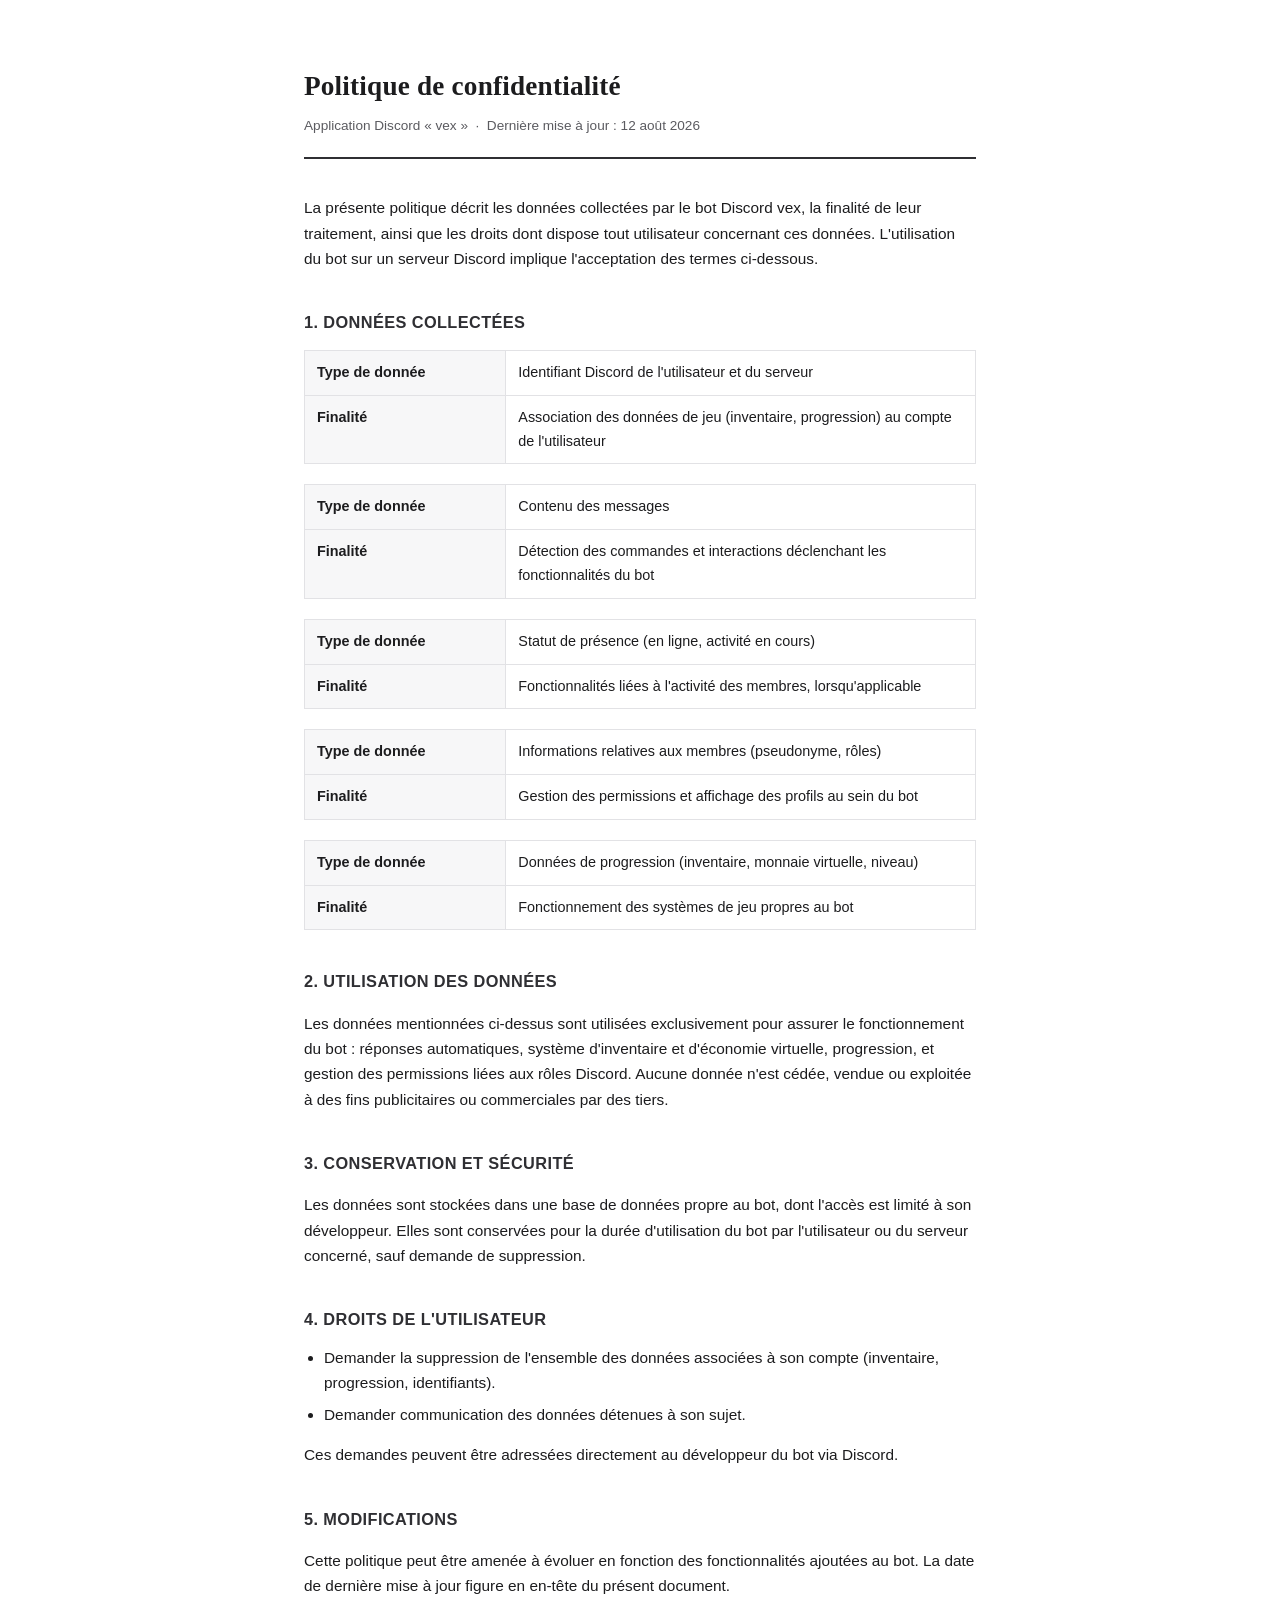
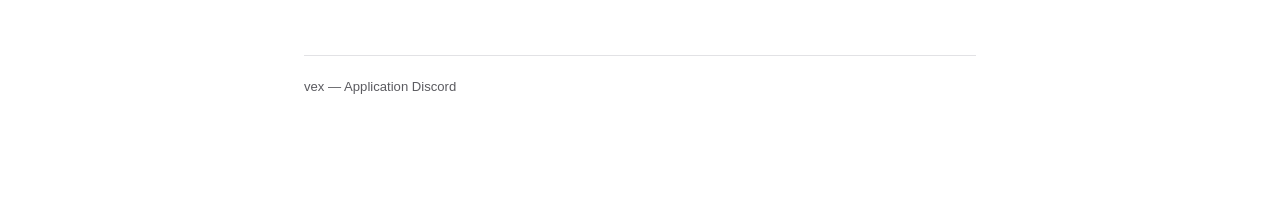
==== vex/index.html @ 7a6cb1aa "Rename index.html to vex/index.html" ====
<!DOCTYPE html>
<html lang="fr">
<head>
<meta charset="UTF-8">
<meta name="viewport" content="width=device-width, initial-scale=1.0">
<title>Politique de confidentialité — vex</title>
<style>
  :root {
    --bg: #ffffff;
    --text: #1c1c1e;
    --muted: #5b5b60;
    --border: #e2e2e5;
    --accent: #2f2f33;
  }
  * { box-sizing: border-box; }
  body {
    margin: 0;
    font-family: Georgia, "Times New Roman", serif;
    background: var(--bg);
    color: var(--text);
    line-height: 1.65;
  }
  .wrap {
    max-width: 720px;
    margin: 0 auto;
    padding: 64px 24px 100px;
  }
  header {
    border-bottom: 2px solid var(--accent);
    padding-bottom: 20px;
    margin-bottom: 36px;
  }
  h1 {
    font-size: 1.7rem;
    font-weight: 600;
    margin: 0 0 6px;
    letter-spacing: 0.2px;
  }
  .meta {
    font-family: -apple-system, BlinkMacSystemFont, "Segoe UI", Helvetica, Arial, sans-serif;
    color: var(--muted);
    font-size: 0.85rem;
  }
  h2 {
    font-family: -apple-system, BlinkMacSystemFont, "Segoe UI", Helvetica, Arial, sans-serif;
    font-size: 1.02rem;
    font-weight: 700;
    text-transform: uppercase;
    letter-spacing: 0.4px;
    margin-top: 38px;
    margin-bottom: 12px;
    color: var(--accent);
  }
  p, li {
    font-family: -apple-system, BlinkMacSystemFont, "Segoe UI", Helvetica, Arial, sans-serif;
    font-size: 0.96rem;
    color: var(--text);
  }
  ul { padding-left: 20px; margin: 10px 0; }
  li { margin-bottom: 6px; }
  table {
    width: 100%;
    border-collapse: collapse;
    margin: 14px 0 20px;
    font-family: -apple-system, BlinkMacSystemFont, "Segoe UI", Helvetica, Arial, sans-serif;
    font-size: 0.9rem;
  }
  th, td {
    text-align: left;
    padding: 10px 12px;
    border: 1px solid var(--border);
    vertical-align: top;
  }
  th {
    background: #f7f7f8;
    font-weight: 700;
    width: 30%;
  }
  a { color: var(--accent); text-decoration: underline; }
  footer {
    margin-top: 56px;
    padding-top: 20px;
    border-top: 1px solid var(--border);
    font-family: -apple-system, BlinkMacSystemFont, "Segoe UI", Helvetica, Arial, sans-serif;
    font-size: 0.82rem;
    color: var(--muted);
  }
</style>
</head>
<body>
<div class="wrap">
  <header>
    <h1>Politique de confidentialité</h1>
    <div class="meta">Application Discord « vex » &nbsp;·&nbsp; Dernière mise à jour : 12 août 2026</div>
  </header>

  <p>La présente politique décrit les données collectées par le bot Discord vex, la finalité de leur traitement, ainsi que les droits dont dispose tout utilisateur concernant ces données. L'utilisation du bot sur un serveur Discord implique l'acceptation des termes ci-dessous.</p>

  <h2>1. Données collectées</h2>
  <table>
    <tr><th>Type de donnée</th><td>Identifiant Discord de l'utilisateur et du serveur</td></tr>
    <tr><th>Finalité</th><td>Association des données de jeu (inventaire, progression) au compte de l'utilisateur</td></tr>
  </table>
  <table>
    <tr><th>Type de donnée</th><td>Contenu des messages</td></tr>
    <tr><th>Finalité</th><td>Détection des commandes et interactions déclenchant les fonctionnalités du bot</td></tr>
  </table>
  <table>
    <tr><th>Type de donnée</th><td>Statut de présence (en ligne, activité en cours)</td></tr>
    <tr><th>Finalité</th><td>Fonctionnalités liées à l'activité des membres, lorsqu'applicable</td></tr>
  </table>
  <table>
    <tr><th>Type de donnée</th><td>Informations relatives aux membres (pseudonyme, rôles)</td></tr>
    <tr><th>Finalité</th><td>Gestion des permissions et affichage des profils au sein du bot</td></tr>
  </table>
  <table>
    <tr><th>Type de donnée</th><td>Données de progression (inventaire, monnaie virtuelle, niveau)</td></tr>
    <tr><th>Finalité</th><td>Fonctionnement des systèmes de jeu propres au bot</td></tr>
  </table>

  <h2>2. Utilisation des données</h2>
  <p>Les données mentionnées ci-dessus sont utilisées exclusivement pour assurer le fonctionnement du bot : réponses automatiques, système d'inventaire et d'économie virtuelle, progression, et gestion des permissions liées aux rôles Discord. Aucune donnée n'est cédée, vendue ou exploitée à des fins publicitaires ou commerciales par des tiers.</p>

  <h2>3. Conservation et sécurité</h2>
  <p>Les données sont stockées dans une base de données propre au bot, dont l'accès est limité à son développeur. Elles sont conservées pour la durée d'utilisation du bot par l'utilisateur ou du serveur concerné, sauf demande de suppression.</p>

  <h2>4. Droits de l'utilisateur</h2>
  <ul>
    <li>Demander la suppression de l'ensemble des données associées à son compte (inventaire, progression, identifiants).</li>
    <li>Demander communication des données détenues à son sujet.</li>
  </ul>
  <p>Ces demandes peuvent être adressées directement au développeur du bot via Discord.</p>

  <h2>5. Modifications</h2>
  <p>Cette politique peut être amenée à évoluer en fonction des fonctionnalités ajoutées au bot. La date de dernière mise à jour figure en en-tête du présent document.</p>

  <footer>
    vex — Application Discord
  </footer>
</div>
</body>
</html>
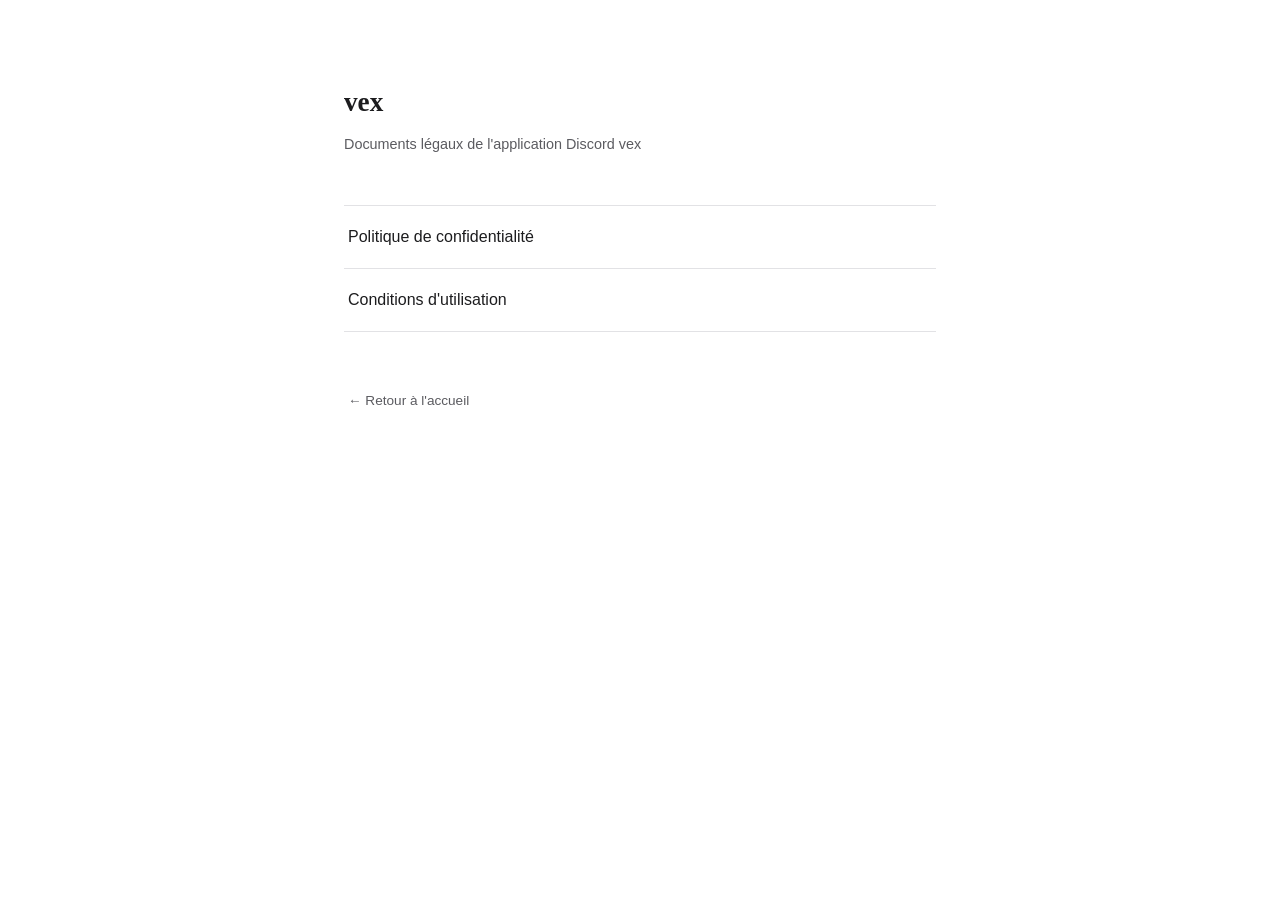
==== commit aa5c755c: "Add files via upload" ====
--- a/vex/index.html
+++ b/vex/index.html
@@ -3,7 +3,7 @@
 <head>
 <meta charset="UTF-8">
 <meta name="viewport" content="width=device-width, initial-scale=1.0">
-<title>Politique de confidentialité — vex</title>
+<title>vex — Documents</title>
 <style>
   :root {
     --bg: #ffffff;
@@ -21,122 +21,59 @@
     line-height: 1.65;
   }
   .wrap {
-    max-width: 720px;
+    max-width: 640px;
     margin: 0 auto;
-    padding: 64px 24px 100px;
-  }
-  header {
-    border-bottom: 2px solid var(--accent);
-    padding-bottom: 20px;
-    margin-bottom: 36px;
+    padding: 80px 24px;
   }
   h1 {
     font-size: 1.7rem;
     font-weight: 600;
-    margin: 0 0 6px;
-    letter-spacing: 0.2px;
+    margin: 0 0 8px;
   }
-  .meta {
+  .sub {
     font-family: -apple-system, BlinkMacSystemFont, "Segoe UI", Helvetica, Arial, sans-serif;
     color: var(--muted);
+    font-size: 0.9rem;
+    margin-bottom: 48px;
+  }
+  ul {
+    list-style: none;
+    padding: 0;
+    margin: 0;
+  }
+  li {
+    border-top: 1px solid var(--border);
+  }
+  li:last-child { border-bottom: 1px solid var(--border); }
+  a {
+    display: block;
+    padding: 18px 4px;
+    font-family: -apple-system, BlinkMacSystemFont, "Segoe UI", Helvetica, Arial, sans-serif;
+    font-size: 1rem;
+    color: var(--text);
+    text-decoration: none;
+  }
+  a:hover { color: var(--accent); text-decoration: underline; }
+  .back {
+    display: inline-block;
+    margin-top: 40px;
+    font-family: -apple-system, BlinkMacSystemFont, "Segoe UI", Helvetica, Arial, sans-serif;
     font-size: 0.85rem;
+    color: var(--muted);
+    text-decoration: none;
   }
-  h2 {
-    font-family: -apple-system, BlinkMacSystemFont, "Segoe UI", Helvetica, Arial, sans-serif;
-    font-size: 1.02rem;
-    font-weight: 700;
-    text-transform: uppercase;
-    letter-spacing: 0.4px;
-    margin-top: 38px;
-    margin-bottom: 12px;
-    color: var(--accent);
-  }
-  p, li {
-    font-family: -apple-system, BlinkMacSystemFont, "Segoe UI", Helvetica, Arial, sans-serif;
-    font-size: 0.96rem;
-    color: var(--text);
-  }
-  ul { padding-left: 20px; margin: 10px 0; }
-  li { margin-bottom: 6px; }
-  table {
-    width: 100%;
-    border-collapse: collapse;
-    margin: 14px 0 20px;
-    font-family: -apple-system, BlinkMacSystemFont, "Segoe UI", Helvetica, Arial, sans-serif;
-    font-size: 0.9rem;
-  }
-  th, td {
-    text-align: left;
-    padding: 10px 12px;
-    border: 1px solid var(--border);
-    vertical-align: top;
-  }
-  th {
-    background: #f7f7f8;
-    font-weight: 700;
-    width: 30%;
-  }
-  a { color: var(--accent); text-decoration: underline; }
-  footer {
-    margin-top: 56px;
-    padding-top: 20px;
-    border-top: 1px solid var(--border);
-    font-family: -apple-system, BlinkMacSystemFont, "Segoe UI", Helvetica, Arial, sans-serif;
-    font-size: 0.82rem;
-    color: var(--muted);
-  }
+  .back:hover { color: var(--accent); }
 </style>
 </head>
 <body>
 <div class="wrap">
-  <header>
-    <h1>Politique de confidentialité</h1>
-    <div class="meta">Application Discord « vex » &nbsp;·&nbsp; Dernière mise à jour : 12 août 2026</div>
-  </header>
-
-  <p>La présente politique décrit les données collectées par le bot Discord vex, la finalité de leur traitement, ainsi que les droits dont dispose tout utilisateur concernant ces données. L'utilisation du bot sur un serveur Discord implique l'acceptation des termes ci-dessous.</p>
-
-  <h2>1. Données collectées</h2>
-  <table>
-    <tr><th>Type de donnée</th><td>Identifiant Discord de l'utilisateur et du serveur</td></tr>
-    <tr><th>Finalité</th><td>Association des données de jeu (inventaire, progression) au compte de l'utilisateur</td></tr>
-  </table>
-  <table>
-    <tr><th>Type de donnée</th><td>Contenu des messages</td></tr>
-    <tr><th>Finalité</th><td>Détection des commandes et interactions déclenchant les fonctionnalités du bot</td></tr>
-  </table>
-  <table>
-    <tr><th>Type de donnée</th><td>Statut de présence (en ligne, activité en cours)</td></tr>
-    <tr><th>Finalité</th><td>Fonctionnalités liées à l'activité des membres, lorsqu'applicable</td></tr>
-  </table>
-  <table>
-    <tr><th>Type de donnée</th><td>Informations relatives aux membres (pseudonyme, rôles)</td></tr>
-    <tr><th>Finalité</th><td>Gestion des permissions et affichage des profils au sein du bot</td></tr>
-  </table>
-  <table>
-    <tr><th>Type de donnée</th><td>Données de progression (inventaire, monnaie virtuelle, niveau)</td></tr>
-    <tr><th>Finalité</th><td>Fonctionnement des systèmes de jeu propres au bot</td></tr>
-  </table>
-
-  <h2>2. Utilisation des données</h2>
-  <p>Les données mentionnées ci-dessus sont utilisées exclusivement pour assurer le fonctionnement du bot : réponses automatiques, système d'inventaire et d'économie virtuelle, progression, et gestion des permissions liées aux rôles Discord. Aucune donnée n'est cédée, vendue ou exploitée à des fins publicitaires ou commerciales par des tiers.</p>
-
-  <h2>3. Conservation et sécurité</h2>
-  <p>Les données sont stockées dans une base de données propre au bot, dont l'accès est limité à son développeur. Elles sont conservées pour la durée d'utilisation du bot par l'utilisateur ou du serveur concerné, sauf demande de suppression.</p>
-
-  <h2>4. Droits de l'utilisateur</h2>
+  <h1>vex</h1>
+  <div class="sub">Documents légaux de l'application Discord vex</div>
   <ul>
-    <li>Demander la suppression de l'ensemble des données associées à son compte (inventaire, progression, identifiants).</li>
-    <li>Demander communication des données détenues à son sujet.</li>
+    <li><a href="/vex/politique/">Politique de confidentialité</a></li>
+    <li><a href="/vex/conditions/">Conditions d'utilisation</a></li>
   </ul>
-  <p>Ces demandes peuvent être adressées directement au développeur du bot via Discord.</p>
-
-  <h2>5. Modifications</h2>
-  <p>Cette politique peut être amenée à évoluer en fonction des fonctionnalités ajoutées au bot. La date de dernière mise à jour figure en en-tête du présent document.</p>
-
-  <footer>
-    vex — Application Discord
-  </footer>
+  <a class="back" href="/">← Retour à l'accueil</a>
 </div>
 </body>
 </html>
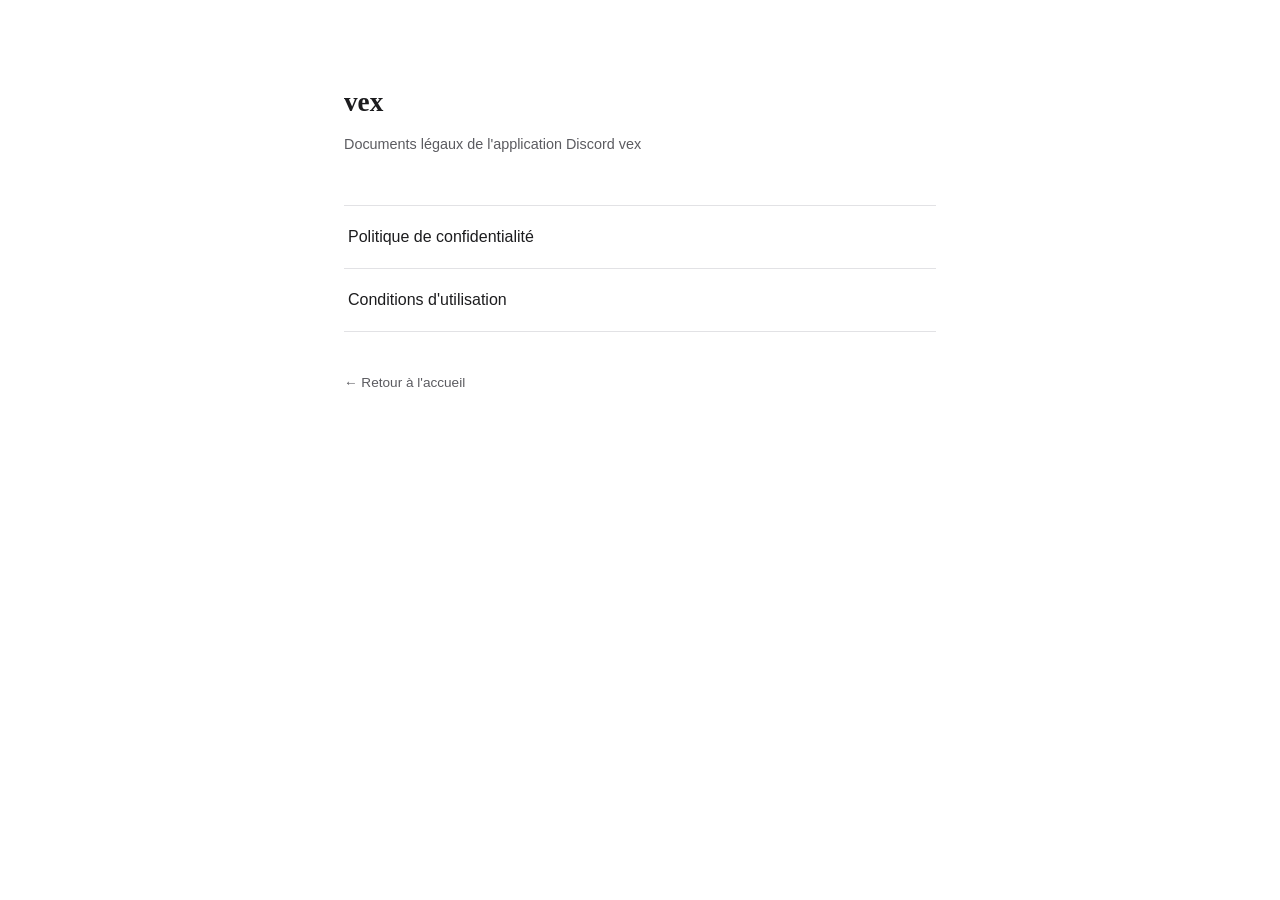
==== commit 1577bd2d: "Share one stylesheet, add dark mode, favicon, 404 page and GDPR details - style.css replaces the CSS" ====
--- a/vex/index.html
+++ b/vex/index.html
@@ -4,72 +4,15 @@
 <meta charset="UTF-8">
 <meta name="viewport" content="width=device-width, initial-scale=1.0">
 <title>vex — Documents</title>
-<style>
-  :root {
-    --bg: #ffffff;
-    --text: #1c1c1e;
-    --muted: #5b5b60;
-    --border: #e2e2e5;
-    --accent: #2f2f33;
-  }
-  * { box-sizing: border-box; }
-  body {
-    margin: 0;
-    font-family: Georgia, "Times New Roman", serif;
-    background: var(--bg);
-    color: var(--text);
-    line-height: 1.65;
-  }
-  .wrap {
-    max-width: 640px;
-    margin: 0 auto;
-    padding: 80px 24px;
-  }
-  h1 {
-    font-size: 1.7rem;
-    font-weight: 600;
-    margin: 0 0 8px;
-  }
-  .sub {
-    font-family: -apple-system, BlinkMacSystemFont, "Segoe UI", Helvetica, Arial, sans-serif;
-    color: var(--muted);
-    font-size: 0.9rem;
-    margin-bottom: 48px;
-  }
-  ul {
-    list-style: none;
-    padding: 0;
-    margin: 0;
-  }
-  li {
-    border-top: 1px solid var(--border);
-  }
-  li:last-child { border-bottom: 1px solid var(--border); }
-  a {
-    display: block;
-    padding: 18px 4px;
-    font-family: -apple-system, BlinkMacSystemFont, "Segoe UI", Helvetica, Arial, sans-serif;
-    font-size: 1rem;
-    color: var(--text);
-    text-decoration: none;
-  }
-  a:hover { color: var(--accent); text-decoration: underline; }
-  .back {
-    display: inline-block;
-    margin-top: 40px;
-    font-family: -apple-system, BlinkMacSystemFont, "Segoe UI", Helvetica, Arial, sans-serif;
-    font-size: 0.85rem;
-    color: var(--muted);
-    text-decoration: none;
-  }
-  .back:hover { color: var(--accent); }
-</style>
+<meta name="description" content="Documents légaux de l'application Discord vex.">
+<link rel="icon" href="/favicon.svg" type="image/svg+xml">
+<link rel="stylesheet" href="/style.css">
 </head>
 <body>
 <div class="wrap">
   <h1>vex</h1>
   <div class="sub">Documents légaux de l'application Discord vex</div>
-  <ul>
+  <ul class="links">
     <li><a href="/vex/politique/">Politique de confidentialité</a></li>
     <li><a href="/vex/conditions/">Conditions d'utilisation</a></li>
   </ul>
--- a/style.css
+++ b/style.css
@@ -0,0 +1,144 @@
+/* Styles communs à toutes les pages du site */
+
+:root {
+  --bg: #ffffff;
+  --text: #1c1c1e;
+  --muted: #5b5b60;
+  --border: #e2e2e5;
+  --accent: #2f2f33;
+  --th-bg: #f7f7f8;
+  --sans: -apple-system, BlinkMacSystemFont, "Segoe UI", Helvetica, Arial, sans-serif;
+}
+
+/* Mode sombre automatique si l'appareil est en mode sombre */
+@media (prefers-color-scheme: dark) {
+  :root {
+    --bg: #161618;
+    --text: #ececef;
+    --muted: #a0a0a8;
+    --border: #2e2e33;
+    --accent: #d8d8dc;
+    --th-bg: #202024;
+  }
+}
+
+* { box-sizing: border-box; }
+
+body {
+  margin: 0;
+  font-family: Georgia, "Times New Roman", serif;
+  background: var(--bg);
+  color: var(--text);
+  line-height: 1.65;
+}
+
+.wrap {
+  max-width: 640px;
+  margin: 0 auto;
+  padding: 80px 24px;
+}
+
+h1 {
+  font-size: 1.7rem;
+  font-weight: 600;
+  margin: 0 0 8px;
+}
+
+.sub {
+  font-family: var(--sans);
+  color: var(--muted);
+  font-size: 0.9rem;
+  margin-bottom: 48px;
+}
+
+/* Liste de liens (accueil, page vex) */
+.links {
+  list-style: none;
+  padding: 0;
+  margin: 0;
+}
+.links li { border-top: 1px solid var(--border); }
+.links li:last-child { border-bottom: 1px solid var(--border); }
+.links a {
+  display: block;
+  padding: 18px 4px;
+  font-family: var(--sans);
+  font-size: 1rem;
+  color: var(--text);
+  text-decoration: none;
+}
+.links a:hover { color: var(--accent); text-decoration: underline; }
+
+.back {
+  display: inline-block;
+  margin-top: 40px;
+  font-family: var(--sans);
+  font-size: 0.85rem;
+  color: var(--muted);
+  text-decoration: none;
+}
+.back:hover { color: var(--accent); }
+
+/* Pages légales (politique, conditions) */
+.legal .wrap {
+  max-width: 720px;
+  padding: 64px 24px 100px;
+}
+.legal header {
+  border-bottom: 2px solid var(--accent);
+  padding-bottom: 20px;
+  margin-bottom: 36px;
+}
+.legal h1 {
+  margin-bottom: 6px;
+  letter-spacing: 0.2px;
+}
+.meta {
+  font-family: var(--sans);
+  color: var(--muted);
+  font-size: 0.85rem;
+}
+.meta + .meta { margin-top: 10px; }
+.legal h2 {
+  font-family: var(--sans);
+  font-size: 1.02rem;
+  font-weight: 700;
+  text-transform: uppercase;
+  letter-spacing: 0.4px;
+  margin-top: 38px;
+  margin-bottom: 12px;
+  color: var(--accent);
+}
+.legal p, .legal li {
+  font-family: var(--sans);
+  font-size: 0.96rem;
+}
+.legal ul { padding-left: 20px; margin: 10px 0; }
+.legal li { margin-bottom: 6px; }
+.legal table {
+  width: 100%;
+  border-collapse: collapse;
+  margin: 14px 0 20px;
+  font-family: var(--sans);
+  font-size: 0.9rem;
+}
+.legal th, .legal td {
+  text-align: left;
+  padding: 10px 12px;
+  border: 1px solid var(--border);
+  vertical-align: top;
+}
+.legal th {
+  background: var(--th-bg);
+  font-weight: 700;
+  width: 30%;
+}
+.legal a { color: var(--accent); text-decoration: underline; }
+.legal footer {
+  margin-top: 56px;
+  padding-top: 20px;
+  border-top: 1px solid var(--border);
+  font-family: var(--sans);
+  font-size: 0.82rem;
+  color: var(--muted);
+}
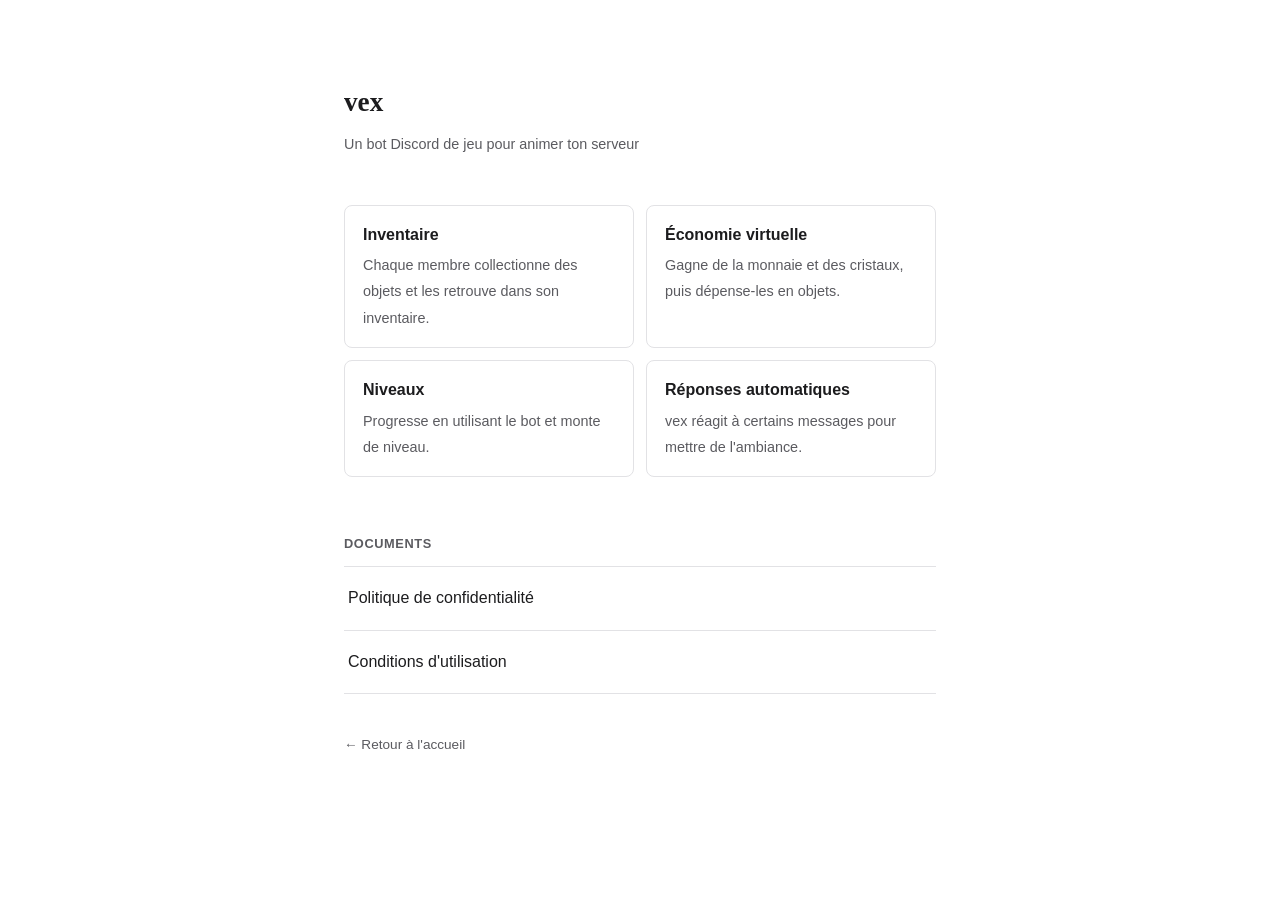
==== commit 3aeeff81: "Turn the vex page into a short presentation of the bot Co-Authored-By: Claude Opus 5.5 <noreply@anth" ====
--- a/vex/index.html
+++ b/vex/index.html
@@ -3,15 +3,36 @@
 <head>
 <meta charset="UTF-8">
 <meta name="viewport" content="width=device-width, initial-scale=1.0">
-<title>vex — Documents</title>
-<meta name="description" content="Documents légaux de l'application Discord vex.">
+<title>vex — Bot Discord</title>
+<meta name="description" content="vex, un bot Discord de jeu : inventaire, économie virtuelle, niveaux et réponses automatiques.">
 <link rel="icon" href="/favicon.svg" type="image/svg+xml">
 <link rel="stylesheet" href="/style.css">
 </head>
 <body>
 <div class="wrap">
   <h1>vex</h1>
-  <div class="sub">Documents légaux de l'application Discord vex</div>
+  <div class="sub">Un bot Discord de jeu pour animer ton serveur</div>
+
+  <ul class="features">
+    <li>
+      <strong>Inventaire</strong>
+      <span>Chaque membre collectionne des objets et les retrouve dans son inventaire.</span>
+    </li>
+    <li>
+      <strong>Économie virtuelle</strong>
+      <span>Gagne de la monnaie et des cristaux, puis dépense-les en objets.</span>
+    </li>
+    <li>
+      <strong>Niveaux</strong>
+      <span>Progresse en utilisant le bot et monte de niveau.</span>
+    </li>
+    <li>
+      <strong>Réponses automatiques</strong>
+      <span>vex réagit à certains messages pour mettre de l'ambiance.</span>
+    </li>
+  </ul>
+
+  <h2 class="section">Documents</h2>
   <ul class="links">
     <li><a href="/vex/politique/">Politique de confidentialité</a></li>
     <li><a href="/vex/conditions/">Conditions d'utilisation</a></li>
--- a/style.css
+++ b/style.css
@@ -68,6 +68,41 @@
   text-decoration: none;
 }
 .links a:hover { color: var(--accent); text-decoration: underline; }
+
+/* Présentation d'un projet (page vex) */
+.features {
+  list-style: none;
+  padding: 0;
+  margin: 0 0 56px;
+  display: grid;
+  grid-template-columns: repeat(auto-fit, minmax(240px, 1fr));
+  gap: 12px;
+}
+.features li {
+  border: 1px solid var(--border);
+  border-radius: 8px;
+  padding: 16px 18px;
+  font-family: var(--sans);
+}
+.features strong {
+  display: block;
+  font-size: 1rem;
+  margin-bottom: 4px;
+}
+.features span {
+  color: var(--muted);
+  font-size: 0.9rem;
+}
+
+.section {
+  font-family: var(--sans);
+  font-size: 0.8rem;
+  font-weight: 700;
+  text-transform: uppercase;
+  letter-spacing: 0.6px;
+  color: var(--muted);
+  margin: 0 0 12px;
+}
 
 .back {
   display: inline-block;
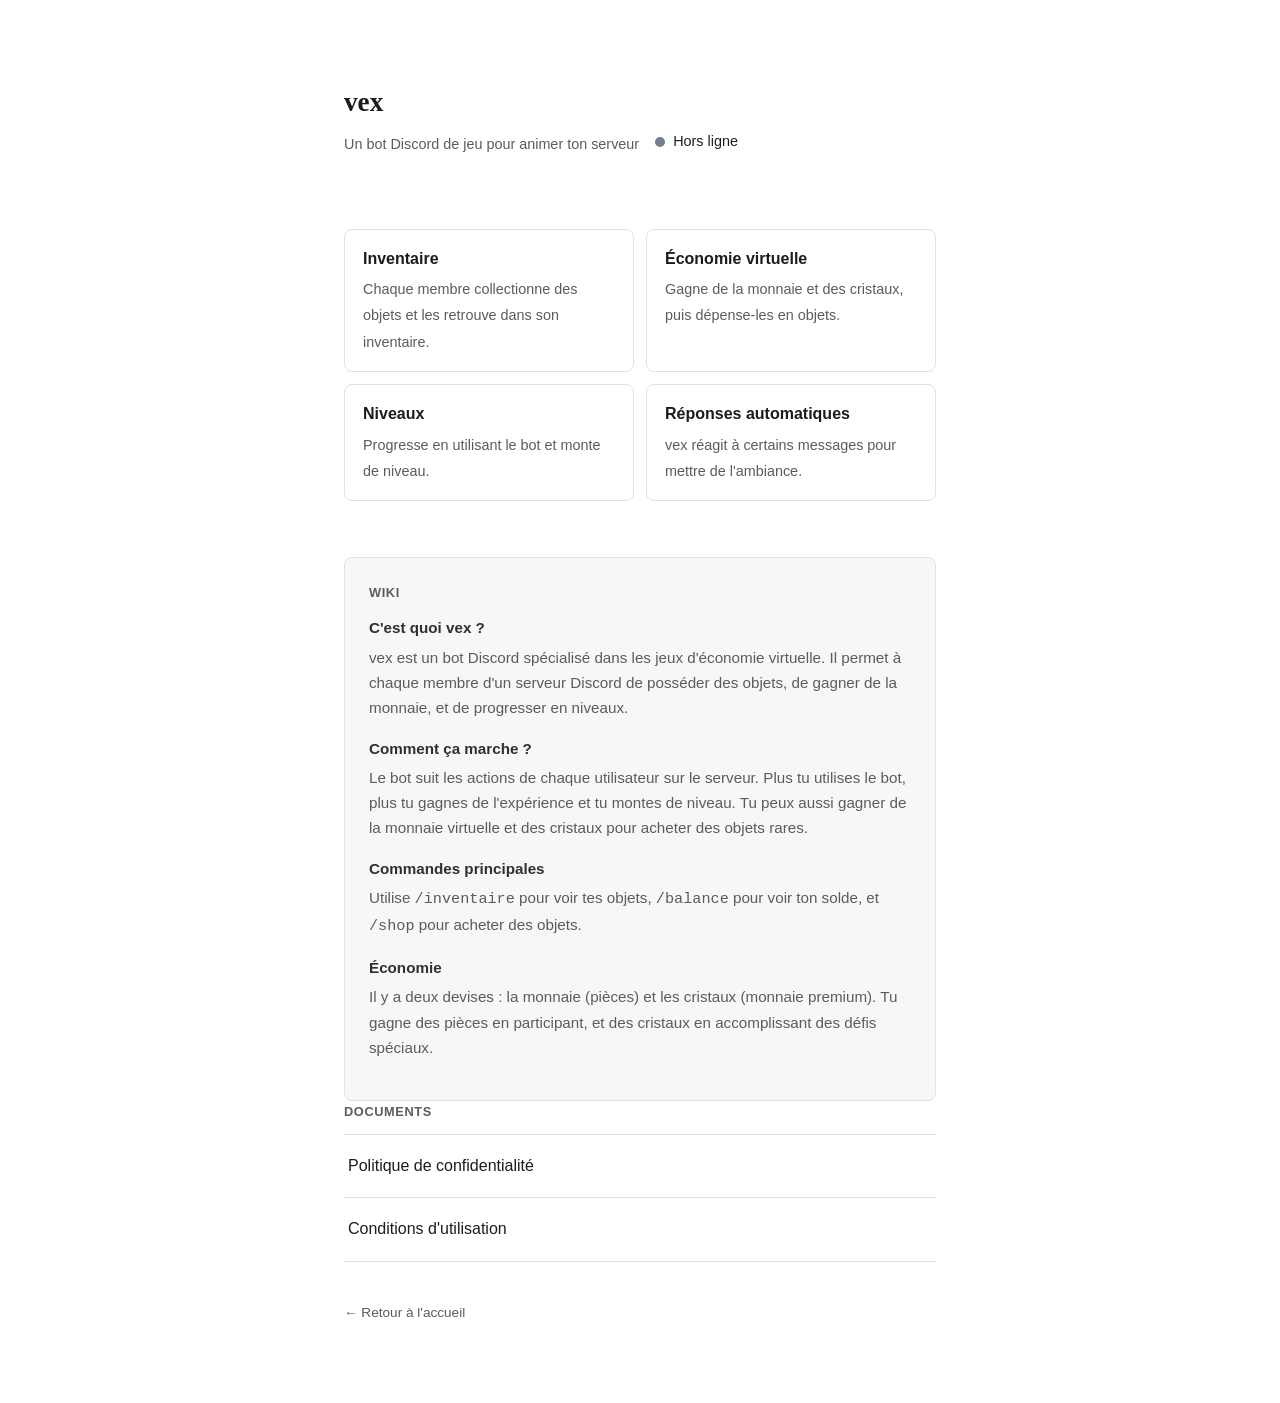
==== commit 212e3107: "Refactor vex page with wiki section and online status indicator - Add interactive wiki with bot info" ====
--- a/vex/index.html
+++ b/vex/index.html
@@ -2,16 +2,95 @@
 <html lang="fr">
 <head>
 <meta charset="UTF-8">
+<meta http-equiv="Content-Security-Policy" content="default-src 'none'; style-src 'self' 'unsafe-inline'; script-src 'self' 'unsafe-inline'; img-src 'self'; base-uri 'none'; form-action 'none'; connect-src 'self' https://top.gg">
+<meta name="referrer" content="strict-origin-when-cross-origin">
 <meta name="viewport" content="width=device-width, initial-scale=1.0">
 <title>vex — Bot Discord</title>
 <meta name="description" content="vex, un bot Discord de jeu : inventaire, économie virtuelle, niveaux et réponses automatiques.">
 <link rel="icon" href="/favicon.svg" type="image/svg+xml">
 <link rel="stylesheet" href="/style.css">
+<style>
+  .header {
+    display: flex;
+    align-items: center;
+    gap: 16px;
+    margin-bottom: 24px;
+  }
+
+  .status-indicator {
+    display: flex;
+    align-items: center;
+    gap: 8px;
+    font-size: 0.9rem;
+    font-family: var(--sans);
+  }
+
+  .status-dot {
+    width: 10px;
+    height: 10px;
+    border-radius: 50%;
+    background-color: #888;
+    animation: pulse 2s infinite;
+  }
+
+  .status-dot.online {
+    background-color: #43b581;
+  }
+
+  .status-dot.offline {
+    background-color: #747f8d;
+  }
+
+  @keyframes pulse {
+    0% { opacity: 1; }
+    50% { opacity: 0.7; }
+    100% { opacity: 1; }
+  }
+
+  .wiki-section {
+    margin-top: 40px;
+    padding: 24px;
+    background-color: var(--th-bg);
+    border-radius: 8px;
+    border: 1px solid var(--border);
+  }
+
+  .wiki-section h2 {
+    margin-top: 0;
+  }
+
+  .wiki-content {
+    font-family: var(--sans);
+    font-size: 0.95rem;
+  }
+
+  .wiki-item {
+    margin-bottom: 16px;
+  }
+
+  .wiki-item strong {
+    display: block;
+    margin-bottom: 4px;
+    color: var(--accent);
+  }
+
+  .wiki-item span {
+    color: var(--muted);
+  }
+</style>
 </head>
 <body>
 <div class="wrap">
-  <h1>vex</h1>
-  <div class="sub">Un bot Discord de jeu pour animer ton serveur</div>
+  <div class="header">
+    <div>
+      <h1>vex</h1>
+      <div class="sub">Un bot Discord de jeu pour animer ton serveur</div>
+    </div>
+    <div class="status-indicator">
+      <div class="status-dot" id="status-dot"></div>
+      <span id="status-text">Statut</span>
+    </div>
+  </div>
 
   <ul class="features">
     <li>
@@ -32,6 +111,31 @@
     </li>
   </ul>
 
+  <div class="wiki-section">
+    <h2 class="section">Wiki</h2>
+    <div class="wiki-content">
+      <div class="wiki-item">
+        <strong>C'est quoi vex ?</strong>
+        <span>vex est un bot Discord spécialisé dans les jeux d'économie virtuelle. Il permet à chaque membre d'un serveur Discord de posséder des objets, de gagner de la monnaie, et de progresser en niveaux.</span>
+      </div>
+
+      <div class="wiki-item">
+        <strong>Comment ça marche ?</strong>
+        <span>Le bot suit les actions de chaque utilisateur sur le serveur. Plus tu utilises le bot, plus tu gagnes de l'expérience et tu montes de niveau. Tu peux aussi gagner de la monnaie virtuelle et des cristaux pour acheter des objets rares.</span>
+      </div>
+
+      <div class="wiki-item">
+        <strong>Commandes principales</strong>
+        <span>Utilise <code>/inventaire</code> pour voir tes objets, <code>/balance</code> pour voir ton solde, et <code>/shop</code> pour acheter des objets.</span>
+      </div>
+
+      <div class="wiki-item">
+        <strong>Économie</strong>
+        <span>Il y a deux devises : la monnaie (pièces) et les cristaux (monnaie premium). Tu gagne des pièces en participant, et des cristaux en accomplissant des défis spéciaux.</span>
+      </div>
+    </div>
+  </div>
+
   <h2 class="section">Documents</h2>
   <ul class="links">
     <li><a href="/vex/politique/">Politique de confidentialité</a></li>
@@ -39,5 +143,42 @@
   </ul>
   <a class="back" href="/">← Retour à l'accueil</a>
 </div>
+
+<script>
+  const BOT_ID = '1392536279576608828';
+
+  async function updateStatus() {
+    try {
+      const response = await fetch(`https://top.gg/api/bots/${BOT_ID}`);
+
+      if (response.ok) {
+        const data = await response.json();
+        setStatus(data.status === 'online' || data.status === 'idle' || data.status === 'dnd');
+      } else {
+        setStatus(false);
+      }
+    } catch (error) {
+      setStatus(false);
+    }
+  }
+
+  function setStatus(isOnline) {
+    const dot = document.getElementById('status-dot');
+    const text = document.getElementById('status-text');
+
+    if (isOnline) {
+      dot.classList.add('online');
+      dot.classList.remove('offline');
+      text.textContent = 'En ligne';
+    } else {
+      dot.classList.add('offline');
+      dot.classList.remove('online');
+      text.textContent = 'Hors ligne';
+    }
+  }
+
+  updateStatus();
+  setInterval(updateStatus, 30000);
+</script>
 </body>
 </html>
